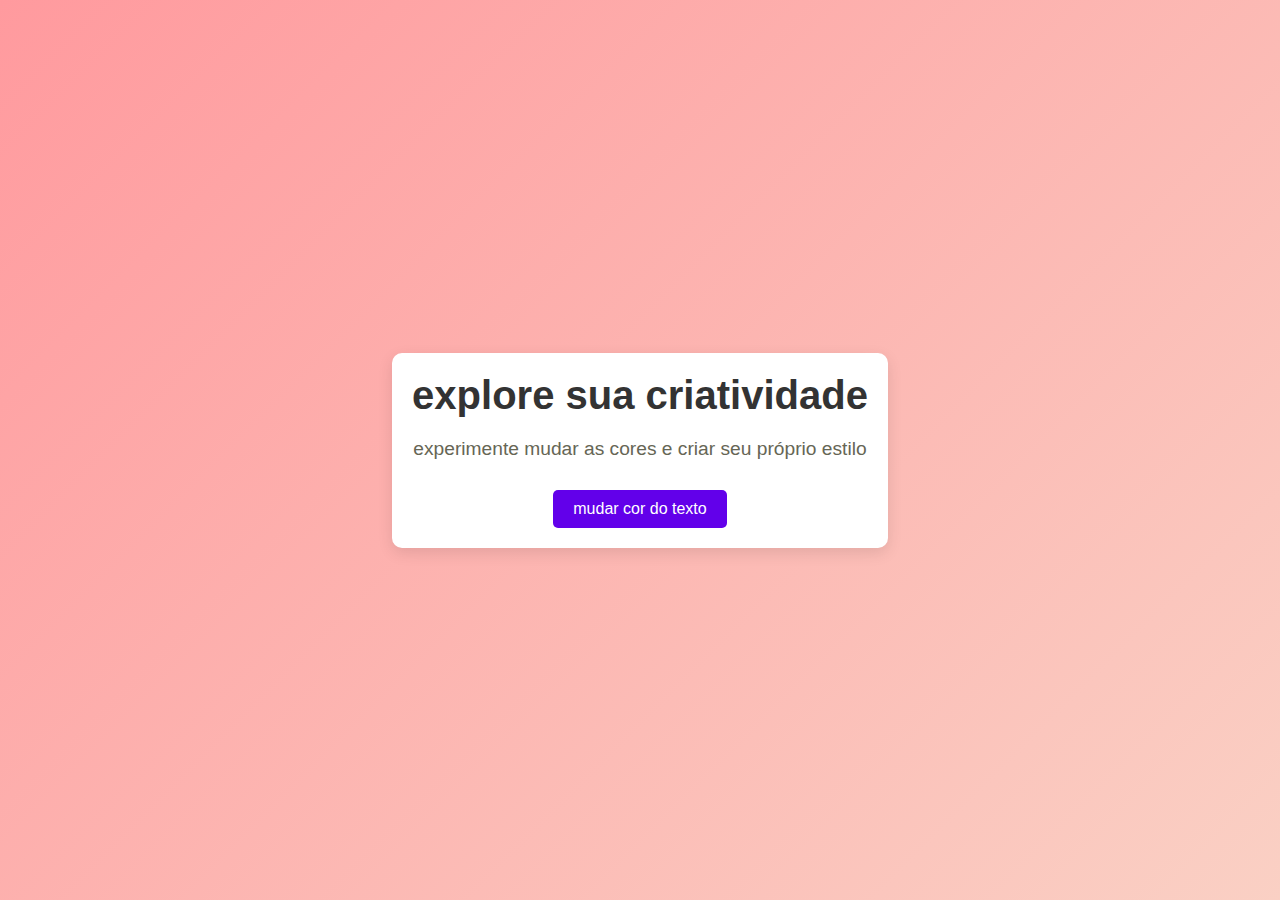
==== index.html @ f280f883 "projeto mudança de cor aleatória" ====
<!DOCTYPE html>
<html>
    <head> 
        <meta charset="UTF-8">
        <meta name="viewport"  content="width =device-width, initial-scale=1.0">
        
        <title>
            Página criativa
        </title>

        <link rel="stylesheet" href="style.css">
    </head>

    <body>
        <div class="container">
            <h1 id="title">
                explore sua criatividade
                
            </h1>

            <p>
                experimente mudar as cores e criar seu próprio estilo
            </p>

            <button id="mudarCor">
                mudar cor do texto
            </button>
        </div>

        <script src="script.js"> </script>
    </body>

</html>
---- style.css ----
*{
    margin: 0;
    padding: 0;
    box-sizing: border-box;
}

body{
    font-family: Arial, Helvetica, sans-serif;
    display: flex;
    justify-content: center;
    align-items: center;
    height: 100vh;
    background: linear-gradient(135deg,#ff9a9e,#fad0c4);
    animation: backgroundMove 10s infinite alternate;
}

@keyframes backgroundMove {
    0% {background-position: 0% 50%;}
    100% {background-position: 100% 50%;}
}

.container{
    /* é ponto porque está identificado como class, no código index.html*/
    text-align: center;
    background-color: white;
    padding: 20px;
    border-radius: 10px;
    box-shadow: 0 5px 15px rgba(0,0,0,0.1);
}

h1{
    font-size: 2.5rem;
    color: #333;
    margin-bottom: 20px;
}

p{
    font-size: 1.2rem;
    color: #665;
    margin-bottom: 30px;

}

button{
    padding: 10px 20px;
    font-size: 1rem;
    background-color: #6200ea;
    color: white;
    border: none;
    border-radius: 5px;
    cursor: pointer;
    transition: background-color 0.3s ease;
}

button:hover{ 
    /*hover significa após passar o mouse em cima*/
        background-color: #3700b3;

}
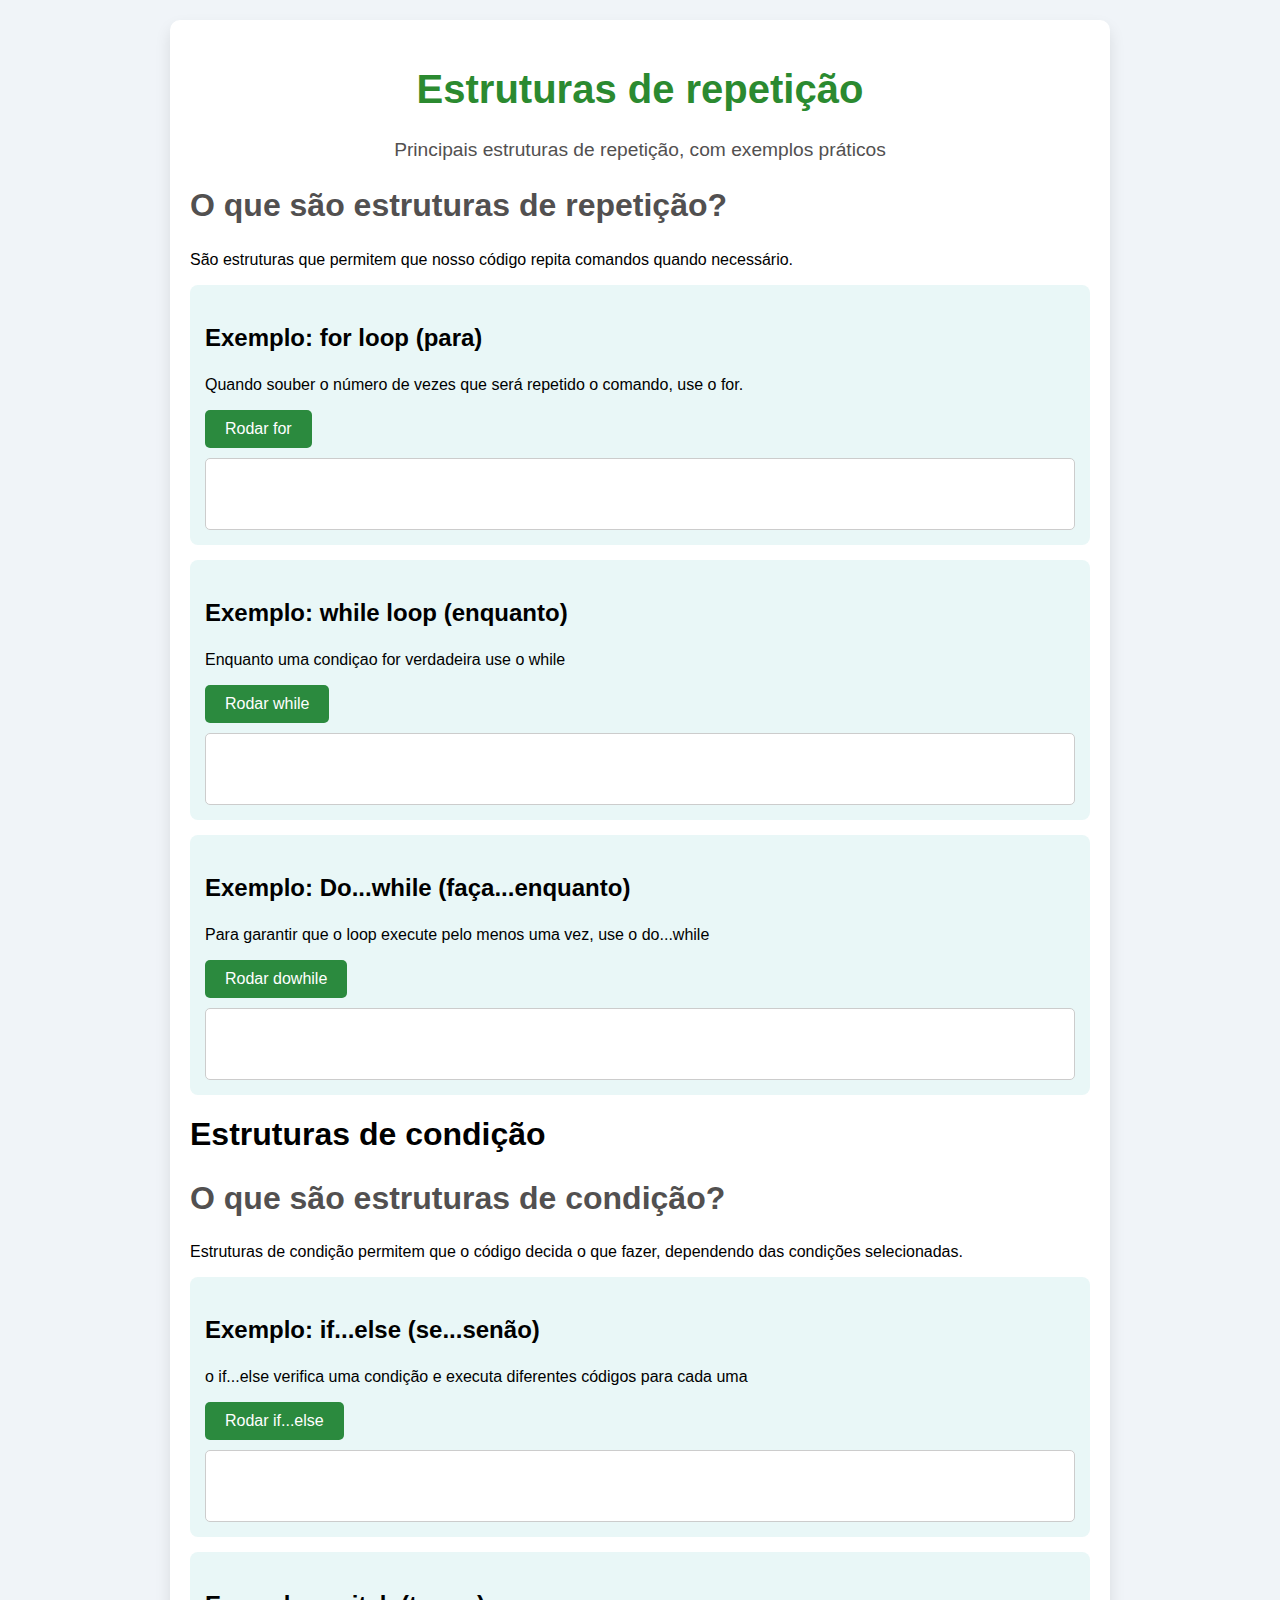
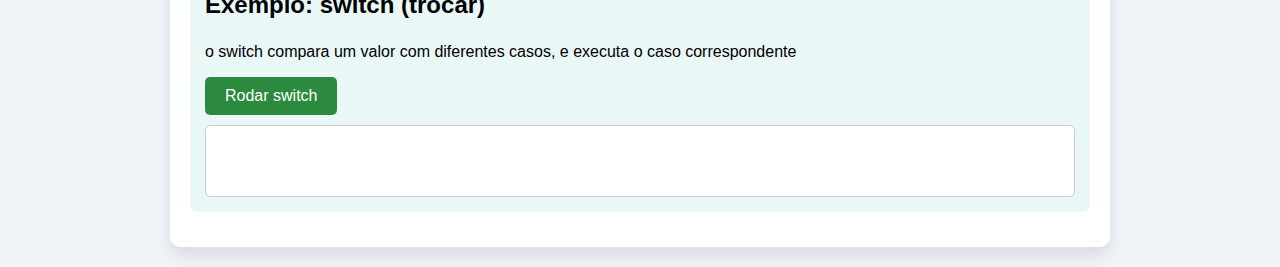
==== commit 773bf17a: "exemplos de estruturas de repetição e condição" ====
--- a/index.html
+++ b/index.html
@@ -1,11 +1,12 @@
 <!DOCTYPE html>
+
 <html>
-    <head> 
+    <head>
         <meta charset="UTF-8">
         <meta name="viewport"  content="width =device-width, initial-scale=1.0">
         
         <title>
-            Página criativa
+           estrutura de controle em javascript
         </title>
 
         <link rel="stylesheet" href="style.css">
@@ -13,21 +14,81 @@
 
     <body>
         <div class="container">
-            <h1 id="title">
-                explore sua criatividade
-                
-            </h1>
 
-            <p>
-                experimente mudar as cores e criar seu próprio estilo
-            </p>
+            <header>
+                <h1>
+                    Estruturas de repetição
+                </h1>
 
-            <button id="mudarCor">
-                mudar cor do texto
-            </button>
-        </div>
+                <p>
+                    Principais estruturas de repetição, com exemplos práticos
+                </p>
+            </header>
 
-        <script src="script.js"> </script>
+            <main>
+                <section>
+                    <h2> O que são estruturas de repetição? </h2>
+
+                    <p>
+                        São estruturas que permitem que nosso código repita comandos quando necessário.
+                    </p>
+                </section>
+
+                <section class="repeticao">
+
+                    <div class="example" id="for">
+
+                        <h3> Exemplo: for loop (para) </h3>
+                        <p> Quando souber o número de vezes que será repetido o comando, use o for. </p>
+
+                        <button onclick="usarFor()"> Rodar for </button>
+
+                        <div id="forResult" class="result"> </div>
+                    </div>
+
+                    <div class="example" id="while">
+
+                        <h3> Exemplo: while loop (enquanto) </h3>
+                        <p> Enquanto uma condiçao for verdadeira use o while </p>
+
+                        <button onclick="usarWhile()"> Rodar while </button>
+
+                        <div id="whileResult" class="result"> </div>
+                    </div>
+
+                    <div class="example" id="doWhile">
+
+                        <h3> Exemplo: Do...while (faça...enquanto) </h3>
+                        <p> Para garantir que o loop execute pelo menos uma vez, use o do...while </p>
+
+                        <button onclick="usarDoWhile()"> Rodar dowhile </button>
+
+                        <div id="doWhileResult" class="result"></div>
+                    </div>
+                </section>
+                <h1>
+                    Estruturas de condição
+                </h1>
+                <section class="condicao">
+                    <h2>O que são estruturas de condição?</h2>
+                    <p>Estruturas de condição permitem que o código decida o que fazer, dependendo das condições selecionadas.</p>
+                    <div class="example" id="ifElse">
+                        <h3>Exemplo: if...else (se...senão)</h3>
+                        <p>o if...else verifica uma condição e executa diferentes códigos para cada uma</p>
+                        <button onclick="usarIfElse()">Rodar if...else</button>
+                        <div class="result" id="ifElseResult"></div>
+                    </div>
+
+                    <div class="example" id="switch">
+                        <h3>Exemplo: switch (trocar)</h3>
+                        <p>o switch compara um valor com diferentes casos, e executa o caso correspondente</p>
+                        <button onclick="usarSwitch()">Rodar switch</button>
+                        <div class="result" id="switchResult"></div>
+                    </div>
+                </section>
+            </main>
+       </div>
+
+        <script src="script.js"></script>
     </body>
-
 </html>--- a/style.css
+++ b/style.css
@@ -1,59 +1,72 @@
-*{
+body{
+    font-family: Arial, Helvetica, sans-serif;
+    background-color: #f0f4f8;
+    color: black;
     margin: 0;
     padding: 0;
-    box-sizing: border-box;
-}
-
-body{
-    font-family: Arial, Helvetica, sans-serif;
-    display: flex;
-    justify-content: center;
-    align-items: center;
-    height: 100vh;
-    background: linear-gradient(135deg,#ff9a9e,#fad0c4);
-    animation: backgroundMove 10s infinite alternate;
-}
-
-@keyframes backgroundMove {
-    0% {background-position: 0% 50%;}
-    100% {background-position: 100% 50%;}
 }
 
 .container{
-    /* é ponto porque está identificado como class, no código index.html*/
-    text-align: center;
+    max-width: 900px;
+    margin: 20px auto;
+    padding: 20px;
     background-color: white;
-    padding: 20px;
+    box-shadow: 0 8px 16px rgba(0, 0, 0, 0.1);
     border-radius: 10px;
-    box-shadow: 0 5px 15px rgba(0,0,0,0.1);
 }
 
-h1{
-    font-size: 2.5rem;
-    color: #333;
+header{
+    text-align: center;
     margin-bottom: 20px;
 }
 
-p{
+header h1 {
+    font-size: 2.5rem;
+    color: #2b8a30;
+}
+
+header p {
     font-size: 1.2rem;
-    color: #665;
-    margin-bottom: 30px;
+    color: #525050;
+}
 
+h2 {
+    font-size: 2rem;
+    color: #525050;
+}
+
+.example{
+    background-color: #e9f7f7;
+    padding: 15px;
+    margin-bottom: 15px;
+    border-radius: 8px;
+}
+
+.example h3{
+    font-size: 1.5rem;
+    color: black;
+}
+
+.result{
+    background-color: #fff;
+    border: 1px solid #ccc;
+    padding: 10px;
+    margin-top: 10px;
+    min-height: 50px;
+    border-radius: 5px;
 }
 
 button{
+    background-color: #2b8a3e;
+    color: white;
     padding: 10px 20px;
-    font-size: 1rem;
-    background-color: #6200ea;
-    color: white;
     border: none;
     border-radius: 5px;
+    font-size: 1rem;
     cursor: pointer;
-    transition: background-color 0.3s ease;
+    transition: background-color 0.3s;
 }
 
-button:hover{ 
-    /*hover significa após passar o mouse em cima*/
-        background-color: #3700b3;
-
+button:hover{
+    background-color: #246f31;
 }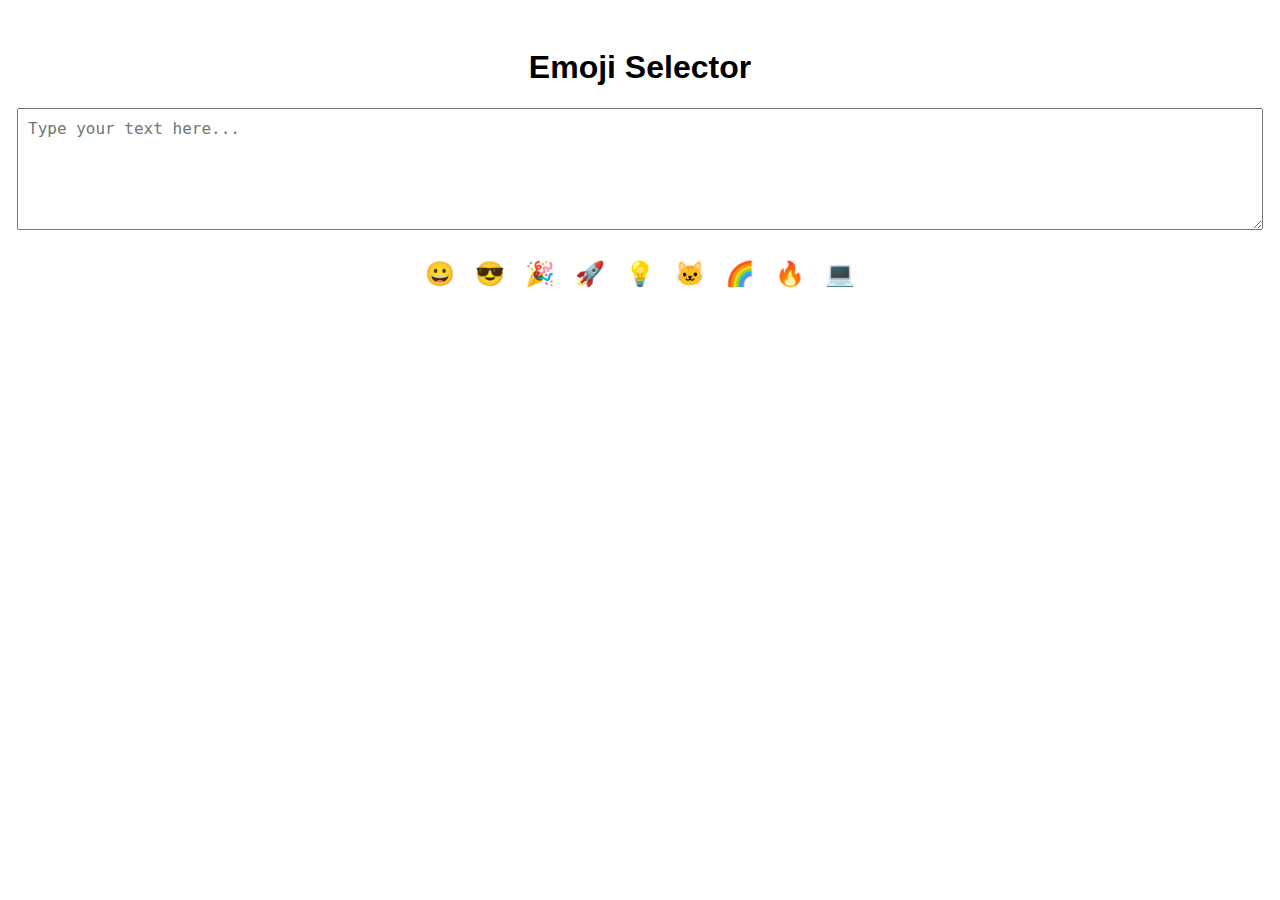
==== commit 113cddaf: "Página com texto e opções de emoji" ====
--- a/index.html
+++ b/index.html
@@ -1,94 +1,32 @@
-<!DOCTYPE html>
-
-<html>
-    <head>
-        <meta charset="UTF-8">
-        <meta name="viewport"  content="width =device-width, initial-scale=1.0">
-        
-        <title>
-           estrutura de controle em javascript
-        </title>
-
-        <link rel="stylesheet" href="style.css">
-    </head>
-
-    <body>
-        <div class="container">
-
-            <header>
-                <h1>
-                    Estruturas de repetição
-                </h1>
-
-                <p>
-                    Principais estruturas de repetição, com exemplos práticos
-                </p>
-            </header>
-
-            <main>
-                <section>
-                    <h2> O que são estruturas de repetição? </h2>
-
-                    <p>
-                        São estruturas que permitem que nosso código repita comandos quando necessário.
-                    </p>
-                </section>
-
-                <section class="repeticao">
-
-                    <div class="example" id="for">
-
-                        <h3> Exemplo: for loop (para) </h3>
-                        <p> Quando souber o número de vezes que será repetido o comando, use o for. </p>
-
-                        <button onclick="usarFor()"> Rodar for </button>
-
-                        <div id="forResult" class="result"> </div>
-                    </div>
-
-                    <div class="example" id="while">
-
-                        <h3> Exemplo: while loop (enquanto) </h3>
-                        <p> Enquanto uma condiçao for verdadeira use o while </p>
-
-                        <button onclick="usarWhile()"> Rodar while </button>
-
-                        <div id="whileResult" class="result"> </div>
-                    </div>
-
-                    <div class="example" id="doWhile">
-
-                        <h3> Exemplo: Do...while (faça...enquanto) </h3>
-                        <p> Para garantir que o loop execute pelo menos uma vez, use o do...while </p>
-
-                        <button onclick="usarDoWhile()"> Rodar dowhile </button>
-
-                        <div id="doWhileResult" class="result"></div>
-                    </div>
-                </section>
-                <h1>
-                    Estruturas de condição
-                </h1>
-                <section class="condicao">
-                    <h2>O que são estruturas de condição?</h2>
-                    <p>Estruturas de condição permitem que o código decida o que fazer, dependendo das condições selecionadas.</p>
-                    <div class="example" id="ifElse">
-                        <h3>Exemplo: if...else (se...senão)</h3>
-                        <p>o if...else verifica uma condição e executa diferentes códigos para cada uma</p>
-                        <button onclick="usarIfElse()">Rodar if...else</button>
-                        <div class="result" id="ifElseResult"></div>
-                    </div>
-
-                    <div class="example" id="switch">
-                        <h3>Exemplo: switch (trocar)</h3>
-                        <p>o switch compara um valor com diferentes casos, e executa o caso correspondente</p>
-                        <button onclick="usarSwitch()">Rodar switch</button>
-                        <div class="result" id="switchResult"></div>
-                    </div>
-                </section>
-            </main>
-       </div>
-
-        <script src="script.js"></script>
-    </body>
-</html>+<!DOCTYPE html>
+<html lang="en">
+<head>
+    <meta charset="UTF-8">
+    <meta name="viewport" content="width=device-width, initial-scale=1.0">
+    <title>Emoji Selector</title>
+    <link rel="stylesheet" href="style.css">
+</head>
+<body>
+
+    <h1>Emoji Selector</h1>
+
+    <textarea id="text-input" placeholder="Type your text here..."></textarea>
+
+    <div class="emoji-selector" id="emoji-selector">
+        <button class="emoji-button" data-emoji="`\u{1F600}`">😀</button>
+        <button class="emoji-button" data-emoji="`\u{1F60E}`">😎</button>
+        <button class="emoji-button" data-emoji="`\u{1F389}`">🎉</button>
+        <button class="emoji-button" data-emoji="`\u{1F680}`">🚀</button>
+        <button class="emoji-button" data-emoji="`\u{1F4A1}`">💡</button>
+        <button class="emoji-button" data-emoji="`\u{1F431}`">🐱</button>
+        <button class="emoji-button" data-emoji="`\u{1F308}`">🌈</button>
+        <button class="emoji-button" data-emoji="`\u{1F525}`">🔥</button>
+        <button class="emoji-button" data-emoji="`\u{1F4BB}`">💻</button>
+    </div>
+
+    
+
+    <script src="script.js"></script>
+
+</body>
+</html>
--- a/style.css
+++ b/style.css
@@ -1,72 +1,39 @@
-body{
-    font-family: Arial, Helvetica, sans-serif;
-    background-color: #f0f4f8;
-    color: black;
-    margin: 0;
-    padding: 0;
-}
-
-.container{
-    max-width: 900px;
-    margin: 20px auto;
-    padding: 20px;
-    background-color: white;
-    box-shadow: 0 8px 16px rgba(0, 0, 0, 0.1);
-    border-radius: 10px;
-}
-
-header{
-    text-align: center;
-    margin-bottom: 20px;
-}
-
-header h1 {
-    font-size: 2.5rem;
-    color: #2b8a30;
-}
-
-header p {
-    font-size: 1.2rem;
-    color: #525050;
-}
-
-h2 {
-    font-size: 2rem;
-    color: #525050;
-}
-
-.example{
-    background-color: #e9f7f7;
-    padding: 15px;
-    margin-bottom: 15px;
-    border-radius: 8px;
-}
-
-.example h3{
-    font-size: 1.5rem;
-    color: black;
-}
-
-.result{
-    background-color: #fff;
-    border: 1px solid #ccc;
-    padding: 10px;
-    margin-top: 10px;
-    min-height: 50px;
-    border-radius: 5px;
-}
-
-button{
-    background-color: #2b8a3e;
-    color: white;
-    padding: 10px 20px;
-    border: none;
-    border-radius: 5px;
-    font-size: 1rem;
-    cursor: pointer;
-    transition: background-color 0.3s;
-}
-
-button:hover{
-    background-color: #246f31;
-}+body {
+    font-family: Arial, sans-serif;
+    display: flex;
+    flex-direction: column;
+    align-items: center;
+    padding: 20px;
+}
+
+textarea {
+    width: 100%;
+    height: 100px;
+    font-size: 16px;
+    padding: 10px;
+    margin-bottom: 20px;
+}
+
+.emoji-selector {
+    display: flex;
+    flex-wrap: wrap;
+    margin-bottom: 20px;
+}
+
+.emoji-selector button {
+    font-size: 24px;
+    margin: 5px;
+    padding: 5px;
+    cursor: pointer;
+    border: none;
+    background-color: transparent;
+}
+
+.output-text {
+    width: 100%;
+    height: auto;
+    border: 1px solid #ccc;
+    padding: 10px;
+    font-size: 18px;
+}
+
